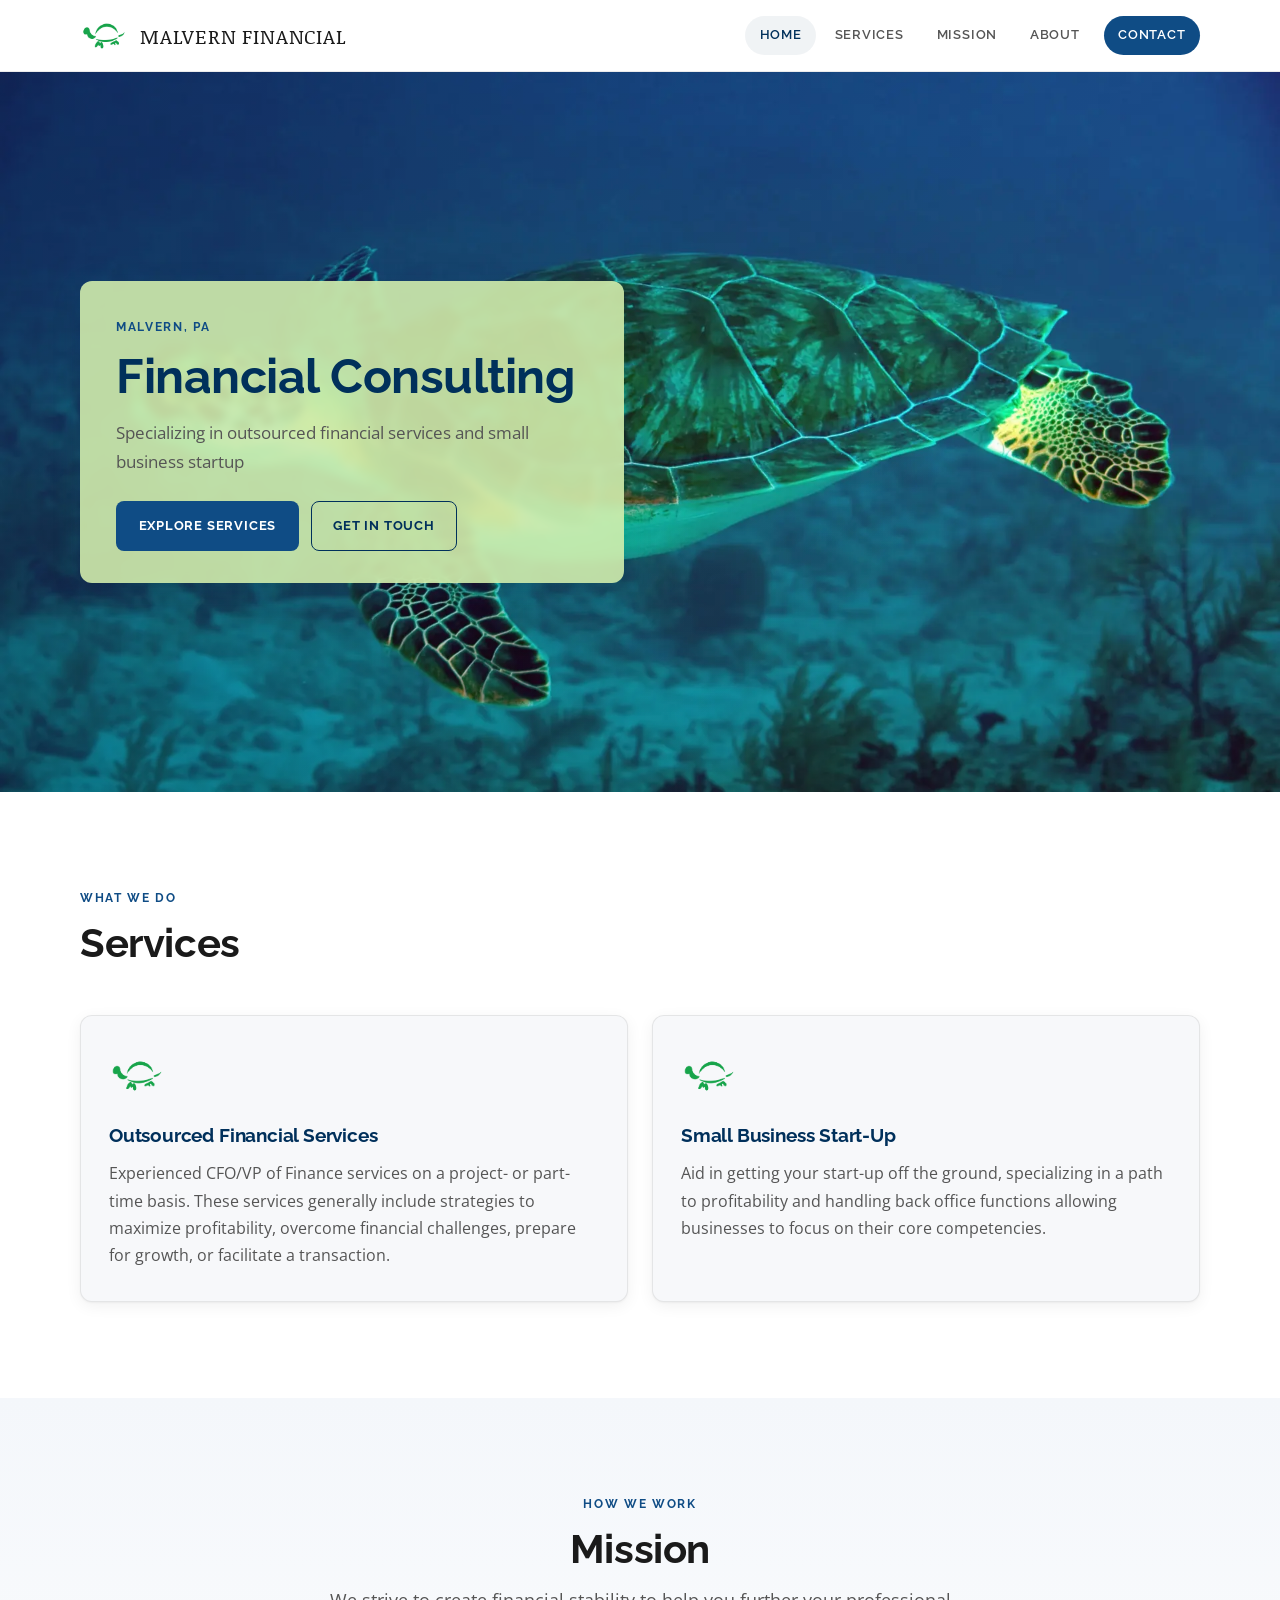
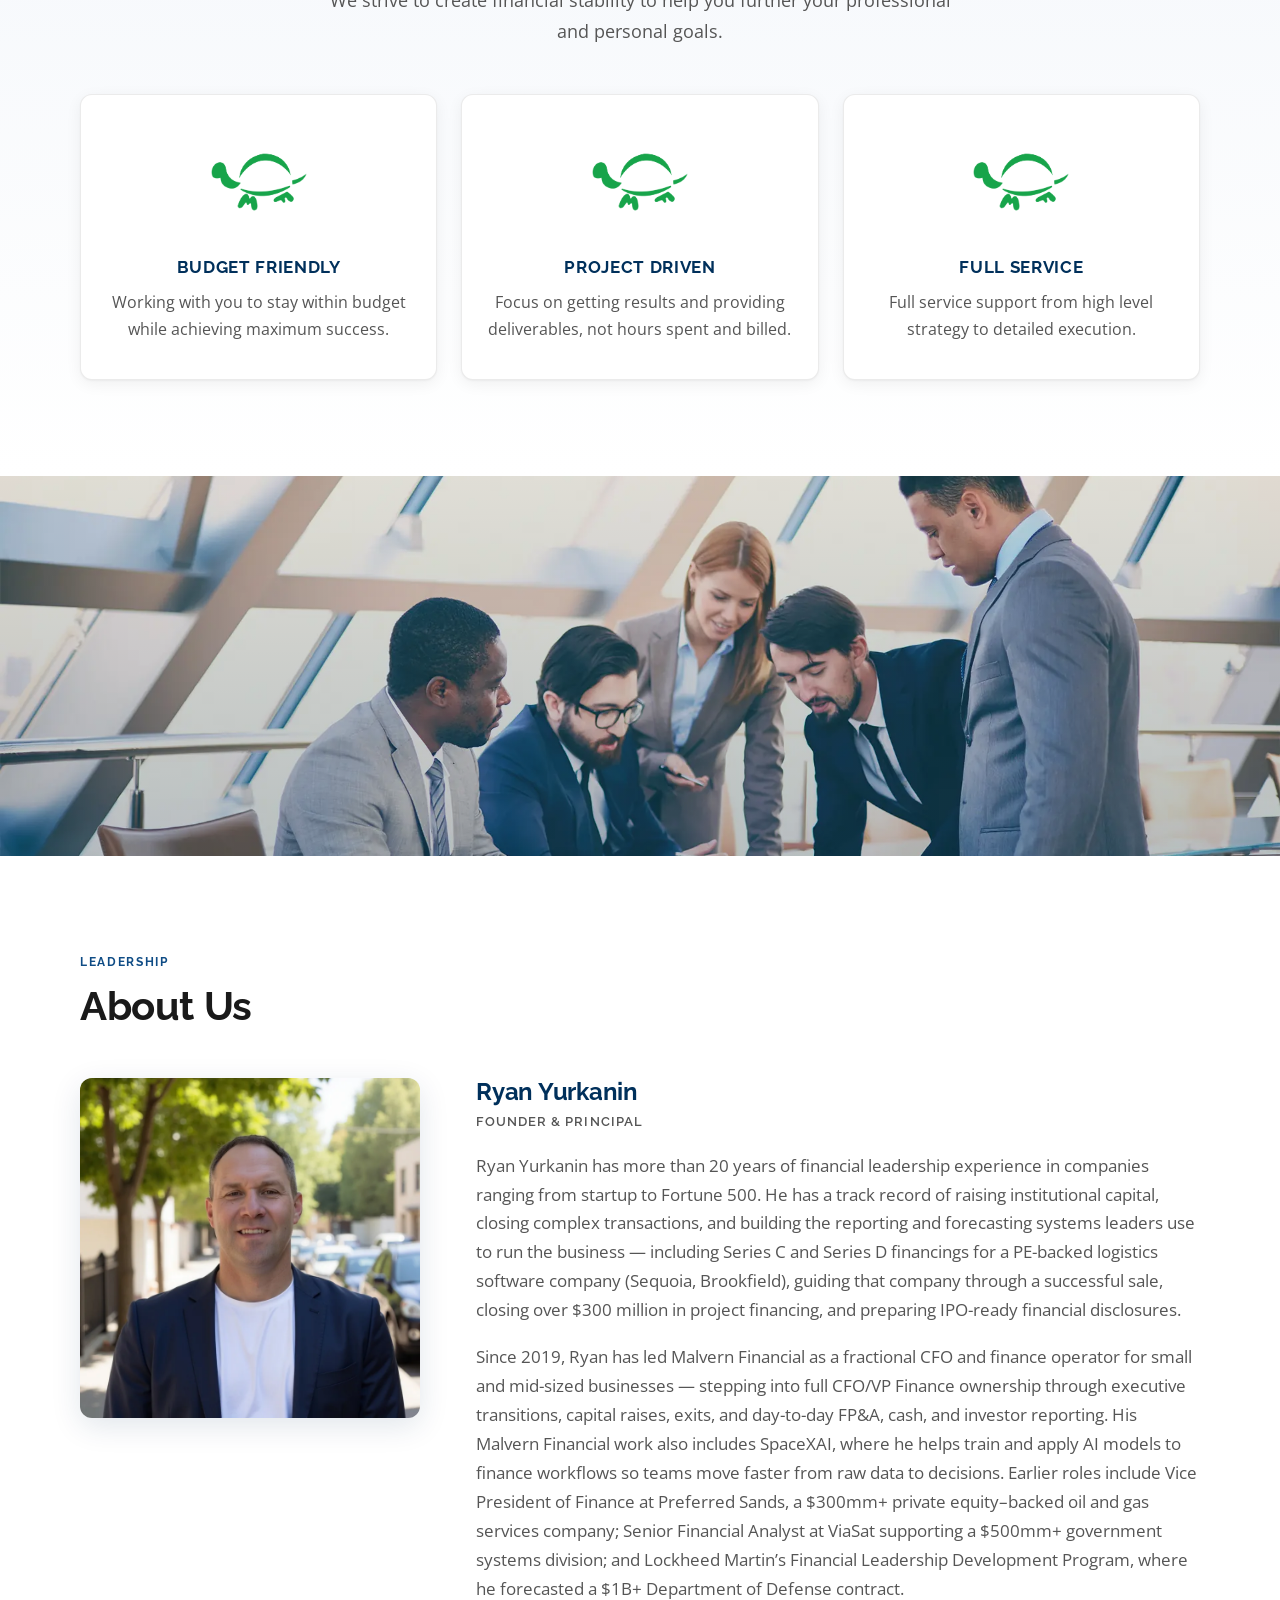
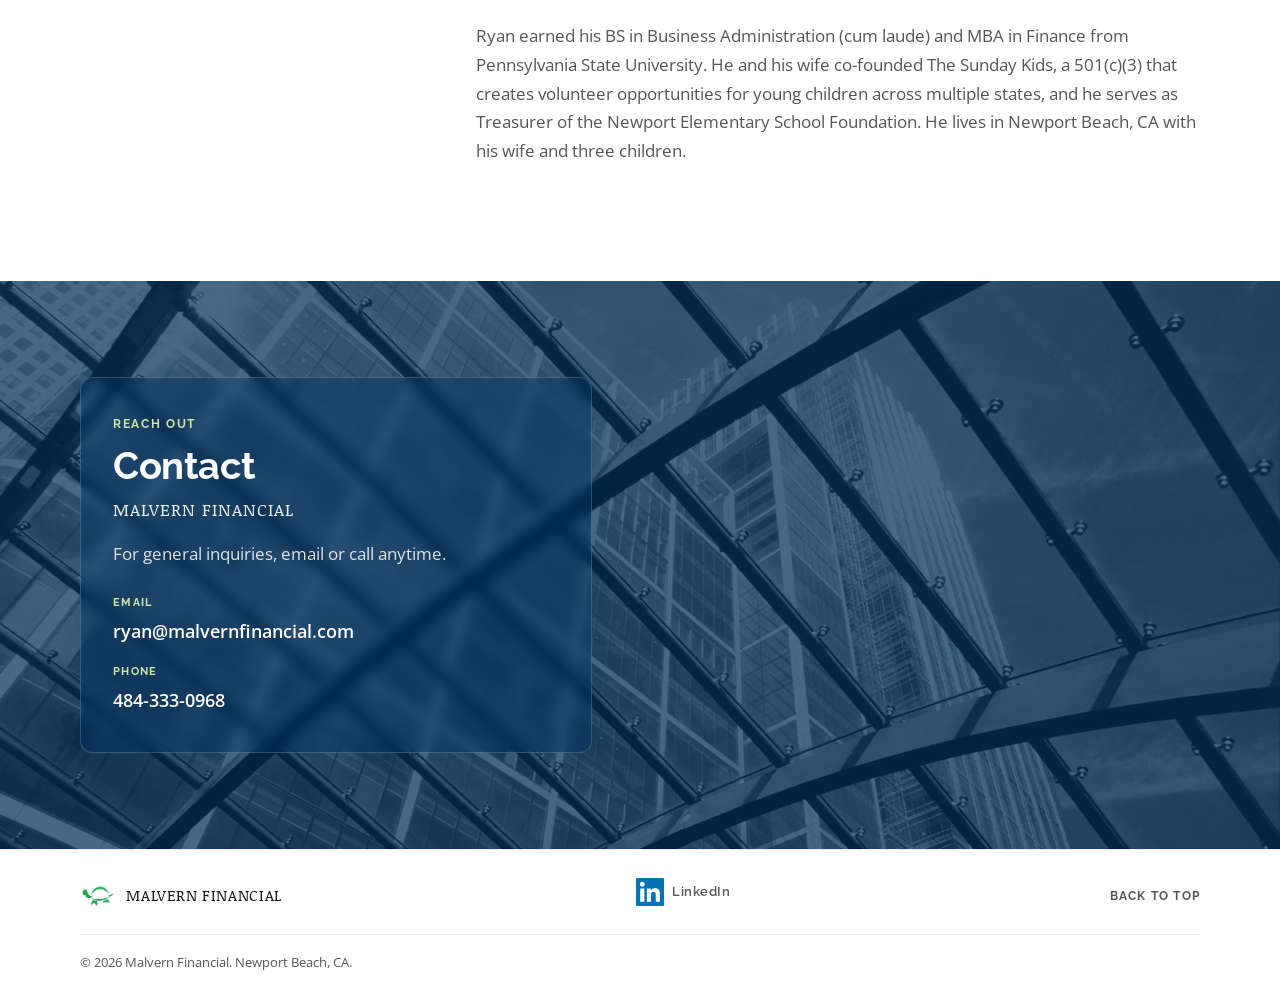
==== index.html @ 448e834d "Publish the Malvern Financial static site at the repo root. Replace the seed README with the GitHub " ====
<!DOCTYPE html>
<html lang="en">
<head>
  <meta charset="utf-8">
  <meta name="viewport" content="width=device-width, initial-scale=1">
  <title>Malvern Financial | Fractional CFO &amp; Financial Consulting</title>
  <meta name="description" content="Malvern Financial provides outsourced CFO and small business startup financial services. Led by Ryan Yurkanin in Malvern, PA.">
  <link rel="canonical" href="https://www.malvernfinancial.com/">
  <meta property="og:title" content="Malvern Financial">
  <meta property="og:description" content="Outsourced financial services and small business startup consulting.">
  <meta property="og:url" content="https://www.malvernfinancial.com/">
  <meta property="og:type" content="website">
  <meta property="og:image" content="https://www.malvernfinancial.com/assets/logo-turtle-header.jpg">
  <link rel="icon" type="image/png" sizes="32x32" href="assets/favicon-32.png">
  <link rel="apple-touch-icon" sizes="180x180" href="assets/favicon-180.png">
  <link rel="icon" type="image/png" sizes="192x192" href="assets/favicon-192.png">
  <link rel="preconnect" href="https://fonts.googleapis.com">
  <link rel="preconnect" href="https://fonts.gstatic.com" crossorigin>
  <link href="https://fonts.googleapis.com/css2?family=Noticia+Text:wght@400;700&family=Open+Sans:wght@400;600;700&family=Raleway:wght@500;600;700&display=swap" rel="stylesheet">
  <link rel="stylesheet" href="css/styles.css">
</head>
<body>
  <a class="skip-link" href="#main">Skip to content</a>

  <header class="site-header" id="top">
    <div class="header-inner">
      <a class="brand" href="#home" aria-label="Malvern Financial home">
        <img class="brand-logo" src="assets/logo-turtle-header.jpg" alt="" width="56" height="56">
        <span class="brand-name">Malvern Financial</span>
      </a>

      <button class="nav-toggle" type="button" aria-expanded="false" aria-controls="site-nav" aria-label="Open menu">
        <span class="nav-toggle-bar"></span>
        <span class="nav-toggle-bar"></span>
        <span class="nav-toggle-bar"></span>
      </button>

      <nav class="site-nav" id="site-nav" aria-label="Primary">
        <ul>
          <li><a href="#home">Home</a></li>
          <li><a href="#services">Services</a></li>
          <li><a href="#mission">Mission</a></li>
          <li><a href="#about">About</a></li>
          <li><a class="nav-cta" href="#contact">Contact</a></li>
        </ul>
      </nav>
    </div>
  </header>

  <main id="main">
    <section class="hero" id="home" aria-label="Home">
      <picture class="hero-bg">
        <source srcset="assets/hero-sea-turtle.webp" type="image/webp">
        <img src="assets/hero-sea-turtle.jpg" alt="" width="1920" height="1080" fetchpriority="high">
      </picture>
      <div class="hero-overlay"></div>
      <div class="hero-content">
        <div class="hero-card">
          <p class="hero-eyebrow">Malvern, PA</p>
          <h1>Financial Consulting</h1>
          <p class="hero-sub">Specializing in outsourced financial services and small business startup</p>
          <div class="hero-actions">
            <a class="btn btn-primary" href="#services">Explore services</a>
            <a class="btn btn-ghost" href="#contact">Get in touch</a>
          </div>
        </div>
      </div>
    </section>

    <section class="section services" id="services">
      <div class="container">
        <header class="section-header">
          <p class="section-eyebrow">What we do</p>
          <h2>Services</h2>
        </header>

        <div class="services-grid">
          <article class="service-card">
            <img class="service-icon" src="assets/logo-turtle-mission.png" alt="" width="64" height="64">
            <h3>Outsourced Financial Services</h3>
            <p>Experienced CFO/VP of Finance services on a project- or part-time basis. These services generally include strategies to maximize profitability, overcome financial challenges, prepare for growth, or facilitate a transaction.</p>
          </article>
          <article class="service-card">
            <img class="service-icon" src="assets/logo-turtle-mission.png" alt="" width="64" height="64">
            <h3>Small Business Start-Up</h3>
            <p>Aid in getting your start-up off the ground, specializing in a path to profitability and handling back office functions allowing businesses to focus on their core competencies.</p>
          </article>
        </div>
      </div>
    </section>

    <section class="section mission" id="mission">
      <div class="container">
        <header class="section-header section-header--center">
          <p class="section-eyebrow">How we work</p>
          <h2>Mission</h2>
          <p class="section-lead">We strive to create financial stability to help you further your professional and personal goals.</p>
        </header>

        <div class="pillars">
          <article class="pillar">
            <img class="pillar-icon" src="assets/logo-turtle-mission.png" alt="" width="120" height="120">
            <h3>Budget Friendly</h3>
            <p>Working with you to stay within budget while achieving maximum success.</p>
          </article>
          <article class="pillar">
            <img class="pillar-icon" src="assets/logo-turtle-mission.png" alt="" width="120" height="120">
            <h3>Project Driven</h3>
            <p>Focus on getting results and providing deliverables, not hours spent and billed.</p>
          </article>
          <article class="pillar">
            <img class="pillar-icon" src="assets/logo-turtle-mission.png" alt="" width="120" height="120">
            <h3>Full Service</h3>
            <p>Full service support from high level strategy to detailed execution.</p>
          </article>
        </div>
      </div>
    </section>

    <section class="photo-strip" aria-hidden="true">
      <picture>
        <source srcset="assets/strip-meeting.webp" type="image/webp">
        <img src="assets/strip-meeting.jpg" alt="" width="1920" height="913" loading="lazy">
      </picture>
    </section>

    <section class="section about" id="about">
      <div class="container">
        <header class="section-header">
          <p class="section-eyebrow">Leadership</p>
          <h2>About Us</h2>
        </header>

        <div class="about-grid">
          <figure class="about-photo">
            <picture>
              <source srcset="assets/ryan-yurkanin.webp" type="image/webp">
              <img src="assets/ryan-yurkanin.jpg" alt="Ryan Yurkanin, founder of Malvern Financial" width="800" height="800" loading="lazy">
            </picture>
          </figure>
          <div class="about-copy">
            <h3 class="about-name">Ryan Yurkanin</h3>
            <p class="about-role">Founder &amp; Principal</p>
            <p>Ryan Yurkanin has more than 20 years of financial leadership experience in companies ranging from startup to Fortune 500. He has a track record of raising institutional capital, closing complex transactions, and building the reporting and forecasting systems leaders use to run the business — including Series C and Series D financings for a PE-backed logistics software company (Sequoia, Brookfield), guiding that company through a successful sale, closing over $300 million in project financing, and preparing IPO-ready financial disclosures.</p>
            <p>Since 2019, Ryan has led Malvern Financial as a fractional CFO and finance operator for small and mid-sized businesses — stepping into full CFO/VP Finance ownership through executive transitions, capital raises, exits, and day-to-day FP&amp;A, cash, and investor reporting. His Malvern Financial work also includes SpaceXAI, where he helps train and apply AI models to finance workflows so teams move faster from raw data to decisions. Earlier roles include Vice President of Finance at Preferred Sands, a $300mm+ private equity–backed oil and gas services company; Senior Financial Analyst at ViaSat supporting a $500mm+ government systems division; and Lockheed Martin’s Financial Leadership Development Program, where he forecasted a $1B+ Department of Defense contract.</p>
            <p>Ryan earned his BS in Business Administration (cum laude) and MBA in Finance from Pennsylvania State University. He and his wife co-founded The Sunday Kids, a 501(c)(3) that creates volunteer opportunities for young children across multiple states, and he serves as Treasurer of the Newport Elementary School Foundation. He lives in Newport Beach, CA with his wife and three children.</p>
          </div>
        </div>
      </div>
    </section>

    <section class="contact" id="contact">
      <picture class="contact-bg">
        <source srcset="assets/strip-architecture-bw.webp" type="image/webp">
        <img src="assets/strip-architecture-bw.jpg" alt="" width="1920" height="1080" loading="lazy">
      </picture>
      <div class="contact-overlay"></div>
      <div class="container contact-inner">
        <div class="contact-card">
          <p class="section-eyebrow section-eyebrow--light">Reach out</p>
          <h2>Contact</h2>
          <p class="contact-brand">Malvern Financial</p>
          <p class="contact-intro">For general inquiries, email or call anytime.</p>
          <ul class="contact-list">
            <li>
              <span class="contact-label">Email</span>
              <a href="mailto:ryan@malvernfinancial.com">ryan@malvernfinancial.com</a>
            </li>
            <li>
              <span class="contact-label">Phone</span>
              <a href="tel:+14843330968">484-333-0968</a>
            </li>
          </ul>
        </div>
      </div>
    </section>
  </main>

  <footer class="site-footer">
    <div class="container footer-inner">
      <div class="footer-brand">
        <img src="assets/logo-turtle-header.jpg" alt="" width="40" height="40">
        <span>Malvern Financial</span>
      </div>
      <div class="footer-social">
        <a href="https://www.linkedin.com/in/ryan-yurkanin-8aba0b6" target="_blank" rel="noopener noreferrer" aria-label="Ryan Yurkanin on LinkedIn">
          <img src="assets/icon-linkedin.png" alt="" width="28" height="28">
          <span>LinkedIn</span>
        </a>
      </div>
      <a class="back-to-top" href="#home">
        <img src="assets/icon-back-to-top.png" alt="" width="18" height="10">
        <span>Back to top</span>
      </a>
    </div>
    <div class="container footer-meta">
      <p>&copy; <span id="year"></span> Malvern Financial. Newport Beach, CA.</p>
    </div>
  </footer>

  <script src="js/main.js" defer></script>
</body>
</html>
---- css/styles.css ----
/* Malvern Financial — static rebuild */

:root {
  --color-bg: #ffffff;
  --color-text: #1a1a1a;
  --color-muted: #555555;
  --color-navy: #00305b;
  --color-navy-40: rgba(0, 48, 91, 0.4);
  --color-navy-72: rgba(0, 48, 91, 0.72);
  --color-cta: #0f4c85;
  --color-cta-hover: #0c3d6b;
  --color-green: #18a44b;
  --color-hero-card: rgba(214, 241, 175, 0.88);
  --color-border: rgba(0, 0, 0, 0.08);
  --color-surface: #f7f8fa;
  --font-wordmark: "Noticia Text", Georgia, serif;
  --font-heading: "Raleway", "Helvetica Neue", Arial, sans-serif;
  --font-body: "Open Sans", "Helvetica Neue", Arial, sans-serif;
  --header-h: 4.5rem;
  --max: 1120px;
  --radius: 12px;
  --shadow-sm: 0 1px 2px rgba(0, 0, 0, 0.04), 0 4px 16px rgba(0, 0, 0, 0.06);
  --shadow-md: 0 8px 30px rgba(0, 48, 91, 0.12);
  --ease: cubic-bezier(0.22, 1, 0.36, 1);
}

*,
*::before,
*::after {
  box-sizing: border-box;
}

html {
  scroll-behavior: smooth;
  scroll-padding-top: calc(var(--header-h) + 0.75rem);
}

body {
  margin: 0;
  font-family: var(--font-body);
  font-size: 1.0625rem;
  line-height: 1.7;
  color: var(--color-text);
  background: var(--color-bg);
  -webkit-font-smoothing: antialiased;
}

img {
  max-width: 100%;
  height: auto;
  display: block;
}

a {
  color: var(--color-cta);
  text-decoration-thickness: 1px;
  text-underline-offset: 0.18em;
}

a:hover {
  color: var(--color-cta-hover);
}

h1, h2, h3 {
  font-family: var(--font-heading);
  font-weight: 700;
  line-height: 1.2;
  letter-spacing: -0.01em;
  color: var(--color-text);
  margin: 0 0 0.75rem;
}

p {
  margin: 0 0 1rem;
}

p:last-child {
  margin-bottom: 0;
}

ul {
  margin: 0;
  padding: 0;
  list-style: none;
}

.skip-link {
  position: absolute;
  left: 1rem;
  top: -100px;
  z-index: 1000;
  background: var(--color-navy);
  color: #fff;
  padding: 0.75rem 1rem;
  border-radius: 6px;
}

.skip-link:focus {
  top: 1rem;
}

.container {
  width: min(100% - 2.5rem, var(--max));
  margin-inline: auto;
}

/* —— Header —— */
.site-header {
  position: sticky;
  top: 0;
  z-index: 100;
  height: var(--header-h);
  background: rgba(255, 255, 255, 0.92);
  backdrop-filter: blur(12px);
  -webkit-backdrop-filter: blur(12px);
  border-bottom: 1px solid var(--color-border);
}

.header-inner {
  width: min(100% - 2.5rem, var(--max));
  margin-inline: auto;
  height: 100%;
  display: flex;
  align-items: center;
  justify-content: space-between;
  gap: 1.5rem;
}

.brand {
  display: inline-flex;
  align-items: center;
  gap: 0.75rem;
  text-decoration: none;
  color: inherit;
  min-width: 0;
}

.brand:hover {
  color: inherit;
}

.brand-logo {
  width: 48px;
  height: 48px;
  object-fit: contain;
  border-radius: 6px;
  flex-shrink: 0;
}

.brand-name {
  font-family: var(--font-wordmark);
  font-size: 1.25rem;
  letter-spacing: 0.04em;
  text-transform: uppercase;
  white-space: nowrap;
}

.site-nav ul {
  display: flex;
  align-items: center;
  gap: 0.25rem;
}

.site-nav a {
  display: inline-block;
  padding: 0.55rem 0.9rem;
  font-family: var(--font-heading);
  font-size: 0.8125rem;
  font-weight: 600;
  letter-spacing: 0.06em;
  text-transform: uppercase;
  text-decoration: none;
  color: var(--color-muted);
  border-radius: 999px;
  transition: color 0.2s var(--ease), background 0.2s var(--ease);
}

.site-nav a:hover,
.site-nav a.is-active {
  color: var(--color-navy);
  background: rgba(0, 48, 91, 0.06);
}

.site-nav a.nav-cta {
  margin-left: 0.35rem;
  background: var(--color-cta);
  color: #fff;
}

.site-nav a.nav-cta:hover,
.site-nav a.nav-cta.is-active {
  background: var(--color-cta-hover);
  color: #fff;
}

.nav-toggle {
  display: none;
  width: 2.75rem;
  height: 2.75rem;
  padding: 0;
  border: 1px solid var(--color-border);
  border-radius: 8px;
  background: #fff;
  cursor: pointer;
  align-items: center;
  justify-content: center;
  flex-direction: column;
  gap: 5px;
}

.nav-toggle-bar {
  display: block;
  width: 1.15rem;
  height: 2px;
  background: var(--color-navy);
  border-radius: 1px;
  transition: transform 0.25s var(--ease), opacity 0.2s;
}

.nav-toggle[aria-expanded="true"] .nav-toggle-bar:nth-child(1) {
  transform: translateY(7px) rotate(45deg);
}

.nav-toggle[aria-expanded="true"] .nav-toggle-bar:nth-child(2) {
  opacity: 0;
}

.nav-toggle[aria-expanded="true"] .nav-toggle-bar:nth-child(3) {
  transform: translateY(-7px) rotate(-45deg);
}

/* —— Hero —— */
.hero {
  position: relative;
  min-height: min(88vh, 720px);
  display: grid;
  align-items: center;
  overflow: hidden;
  color: var(--color-text);
}

.hero-bg,
.hero-bg img {
  position: absolute;
  inset: 0;
  width: 100%;
  height: 100%;
  object-fit: cover;
  object-position: center 40%;
}

.hero-overlay {
  position: absolute;
  inset: 0;
  background:
    linear-gradient(120deg, rgba(0, 48, 91, 0.45) 0%, rgba(0, 48, 91, 0.15) 45%, transparent 70%),
    linear-gradient(0deg, rgba(0, 0, 0, 0.25), transparent 50%);
}

.hero-content {
  position: relative;
  z-index: 1;
  width: min(100% - 2.5rem, var(--max));
  margin: 4rem auto;
}

.hero-card {
  max-width: 34rem;
  padding: 2.25rem 2.25rem 2rem;
  background: var(--color-hero-card);
  border-radius: var(--radius);
  box-shadow: var(--shadow-md);
  backdrop-filter: blur(4px);
}

.hero-eyebrow,
.section-eyebrow {
  margin: 0 0 0.65rem;
  font-family: var(--font-heading);
  font-size: 0.75rem;
  font-weight: 700;
  letter-spacing: 0.14em;
  text-transform: uppercase;
  color: var(--color-cta);
}

.section-eyebrow--light {
  color: rgba(214, 241, 175, 0.95);
}

.hero h1 {
  font-size: clamp(2rem, 4.5vw, 3rem);
  margin-bottom: 0.85rem;
  color: var(--color-navy);
}

.hero-sub {
  font-size: 1.0625rem;
  color: var(--color-muted);
  margin-bottom: 1.5rem;
}

.hero-actions {
  display: flex;
  flex-wrap: wrap;
  gap: 0.75rem;
}

.btn {
  display: inline-flex;
  align-items: center;
  justify-content: center;
  padding: 0.8rem 1.35rem;
  font-family: var(--font-heading);
  font-size: 0.8125rem;
  font-weight: 700;
  letter-spacing: 0.06em;
  text-transform: uppercase;
  text-decoration: none;
  border-radius: 8px;
  border: 1.5px solid transparent;
  transition: background 0.2s var(--ease), color 0.2s var(--ease), border-color 0.2s var(--ease);
}

.btn-primary {
  background: var(--color-cta);
  color: #fff;
}

.btn-primary:hover {
  background: var(--color-cta-hover);
  color: #fff;
}

.btn-ghost {
  background: transparent;
  border-color: var(--color-navy);
  color: var(--color-navy);
}

.btn-ghost:hover {
  background: var(--color-navy);
  color: #fff;
}

/* —— Sections —— */
.section {
  padding: clamp(3.5rem, 8vw, 6rem) 0;
}

.section-header {
  margin-bottom: clamp(2rem, 4vw, 3rem);
  max-width: 40rem;
}

.section-header--center {
  margin-inline: auto;
  text-align: center;
}

.section-header h2 {
  font-size: clamp(1.85rem, 3.5vw, 2.5rem);
  margin-bottom: 0.75rem;
}

.section-lead {
  font-size: 1.125rem;
  color: var(--color-muted);
  margin: 0;
}

/* Services */
.services {
  background: var(--color-bg);
}

.services-grid {
  display: grid;
  grid-template-columns: repeat(2, 1fr);
  gap: 1.5rem;
}

.service-card {
  padding: 2rem 1.75rem;
  background: var(--color-surface);
  border: 1px solid var(--color-border);
  border-radius: var(--radius);
  box-shadow: var(--shadow-sm);
  transition: transform 0.25s var(--ease), box-shadow 0.25s var(--ease);
}

.service-card:hover {
  transform: translateY(-3px);
  box-shadow: var(--shadow-md);
}

.service-icon {
  width: 56px;
  height: 56px;
  object-fit: contain;
  margin-bottom: 1.25rem;
}

.service-card h3 {
  font-size: 1.2rem;
  margin-bottom: 0.85rem;
  color: var(--color-navy);
}

.service-card p {
  color: var(--color-muted);
  font-size: 1rem;
}

/* Mission */
.mission {
  background: linear-gradient(180deg, #f4f7fb 0%, #ffffff 100%);
}

.pillars {
  display: grid;
  grid-template-columns: repeat(3, 1fr);
  gap: 1.5rem;
}

.pillar {
  text-align: center;
  padding: 2rem 1.5rem 2.25rem;
  background: #fff;
  border: 1px solid var(--color-border);
  border-radius: var(--radius);
  box-shadow: var(--shadow-sm);
}

.pillar-icon {
  width: 110px;
  height: 110px;
  object-fit: contain;
  margin: 0 auto 1.25rem;
}

.pillar h3 {
  font-size: 1.05rem;
  letter-spacing: 0.04em;
  text-transform: uppercase;
  color: var(--color-navy);
  margin-bottom: 0.75rem;
}

.pillar p {
  color: var(--color-muted);
  font-size: 0.98rem;
}

/* Photo strip */
.photo-strip {
  position: relative;
  height: clamp(220px, 32vw, 380px);
  overflow: hidden;
}

.photo-strip picture,
.photo-strip img {
  width: 100%;
  height: 100%;
  object-fit: cover;
  object-position: center 45%;
}

.photo-strip::after {
  content: "";
  position: absolute;
  inset: 0;
  background: linear-gradient(180deg, rgba(0, 48, 91, 0.12), rgba(0, 48, 91, 0.28));
  pointer-events: none;
}

/* About */
.about {
  background: var(--color-bg);
}

.about-grid {
  display: grid;
  grid-template-columns: minmax(240px, 340px) 1fr;
  gap: clamp(2rem, 5vw, 3.5rem);
  align-items: start;
}

.about-photo {
  margin: 0;
  border-radius: var(--radius);
  overflow: hidden;
  box-shadow: var(--shadow-md);
  background: var(--color-surface);
}

.about-photo img {
  width: 100%;
  aspect-ratio: 1;
  object-fit: cover;
  object-position: center top;
}

.about-name {
  font-size: 1.5rem;
  margin-bottom: 0.25rem;
  color: var(--color-navy);
}

.about-role {
  margin: 0 0 1.35rem;
  font-family: var(--font-heading);
  font-size: 0.8125rem;
  font-weight: 600;
  letter-spacing: 0.08em;
  text-transform: uppercase;
  color: var(--color-green);
}

.about-copy p {
  color: var(--color-muted);
  margin-bottom: 1.15rem;
}

/* Contact */
.contact {
  position: relative;
  min-height: 420px;
  display: grid;
  align-items: center;
  padding: clamp(4rem, 8vw, 6rem) 0;
  overflow: hidden;
  color: #fff;
}

.contact-bg,
.contact-bg img {
  position: absolute;
  inset: 0;
  width: 100%;
  height: 100%;
  object-fit: cover;
  object-position: center;
}

.contact-overlay {
  position: absolute;
  inset: 0;
  background: var(--color-navy-72);
}

.contact-inner {
  position: relative;
  z-index: 1;
}

.contact-card {
  max-width: 32rem;
  padding: 2.25rem 2rem;
  background: var(--color-navy-40);
  border: 1px solid rgba(255, 255, 255, 0.18);
  border-radius: var(--radius);
  backdrop-filter: blur(6px);
}

.contact-card h2 {
  color: #fff;
  font-size: clamp(1.85rem, 3vw, 2.35rem);
  margin-bottom: 0.35rem;
}

.contact-brand {
  font-family: var(--font-wordmark);
  font-size: 1.05rem;
  letter-spacing: 0.06em;
  text-transform: uppercase;
  margin-bottom: 1rem;
  color: rgba(255, 255, 255, 0.9);
}

.contact-intro {
  color: rgba(255, 255, 255, 0.85);
  margin-bottom: 1.5rem;
}

.contact-list {
  display: grid;
  gap: 1rem;
}

.contact-list li {
  display: grid;
  gap: 0.2rem;
}

.contact-label {
  font-family: var(--font-heading);
  font-size: 0.7rem;
  font-weight: 700;
  letter-spacing: 0.12em;
  text-transform: uppercase;
  color: rgba(214, 241, 175, 0.95);
}

.contact-list a {
  color: #fff;
  font-size: 1.15rem;
  font-weight: 600;
  text-decoration: none;
  word-break: break-word;
}

.contact-list a:hover {
  color: #d6f1af;
}

/* Footer */
.site-footer {
  background: #fff;
  border-top: 1px solid var(--color-border);
  padding: 1.75rem 0 1.5rem;
}

.footer-inner {
  display: flex;
  align-items: center;
  justify-content: space-between;
  gap: 1.25rem;
  flex-wrap: wrap;
}

.footer-brand {
  display: inline-flex;
  align-items: center;
  gap: 0.65rem;
  font-family: var(--font-wordmark);
  letter-spacing: 0.04em;
  text-transform: uppercase;
  font-size: 0.95rem;
}

.footer-brand img {
  width: 36px;
  height: 36px;
  border-radius: 4px;
}

.footer-social a {
  display: inline-flex;
  align-items: center;
  gap: 0.5rem;
  text-decoration: none;
  color: var(--color-muted);
  font-family: var(--font-heading);
  font-size: 0.8125rem;
  font-weight: 600;
  letter-spacing: 0.04em;
}

.footer-social a:hover {
  color: var(--color-cta);
}

.footer-social img {
  width: 28px;
  height: 28px;
}

.back-to-top {
  display: inline-flex;
  align-items: center;
  gap: 0.45rem;
  text-decoration: none;
  color: var(--color-muted);
  font-family: var(--font-heading);
  font-size: 0.75rem;
  font-weight: 700;
  letter-spacing: 0.1em;
  text-transform: uppercase;
}

.back-to-top:hover {
  color: var(--color-navy);
}

.footer-meta {
  margin-top: 1.25rem;
  padding-top: 1rem;
  border-top: 1px solid var(--color-border);
}

.footer-meta p {
  margin: 0;
  font-size: 0.8125rem;
  color: var(--color-muted);
}

/* —— Responsive —— */
@media (max-width: 900px) {
  .services-grid,
  .pillars {
    grid-template-columns: 1fr;
  }

  .pillars {
    max-width: 28rem;
    margin-inline: auto;
  }

  .about-grid {
    grid-template-columns: 1fr;
    max-width: 40rem;
  }

  .about-photo {
    max-width: 320px;
  }
}

@media (max-width: 768px) {
  :root {
    --header-h: 4rem;
  }

  .nav-toggle {
    display: inline-flex;
  }

  .site-nav {
    position: absolute;
    top: var(--header-h);
    left: 0;
    right: 0;
    background: #fff;
    border-bottom: 1px solid var(--color-border);
    box-shadow: var(--shadow-md);
    padding: 0.75rem 1.25rem 1.25rem;
    display: none;
  }

  .site-nav.is-open {
    display: block;
  }

  .site-nav ul {
    flex-direction: column;
    align-items: stretch;
    gap: 0.25rem;
  }

  .site-nav a {
    padding: 0.85rem 1rem;
  }

  .site-nav a.nav-cta {
    margin-left: 0;
    text-align: center;
    justify-content: center;
  }

  .brand-name {
    font-size: 1.05rem;
  }

  .brand-logo {
    width: 40px;
    height: 40px;
  }

  .hero {
    min-height: min(78vh, 640px);
  }

  .hero-card {
    padding: 1.75rem 1.5rem;
  }

  .hero-actions {
    flex-direction: column;
  }

  .btn {
    width: 100%;
  }

  .footer-inner {
    flex-direction: column;
    align-items: flex-start;
  }
}

@media (prefers-reduced-motion: reduce) {
  html {
    scroll-behavior: auto;
  }

  .service-card,
  .nav-toggle-bar,
  .btn,
  .site-nav a {
    transition: none;
  }
}
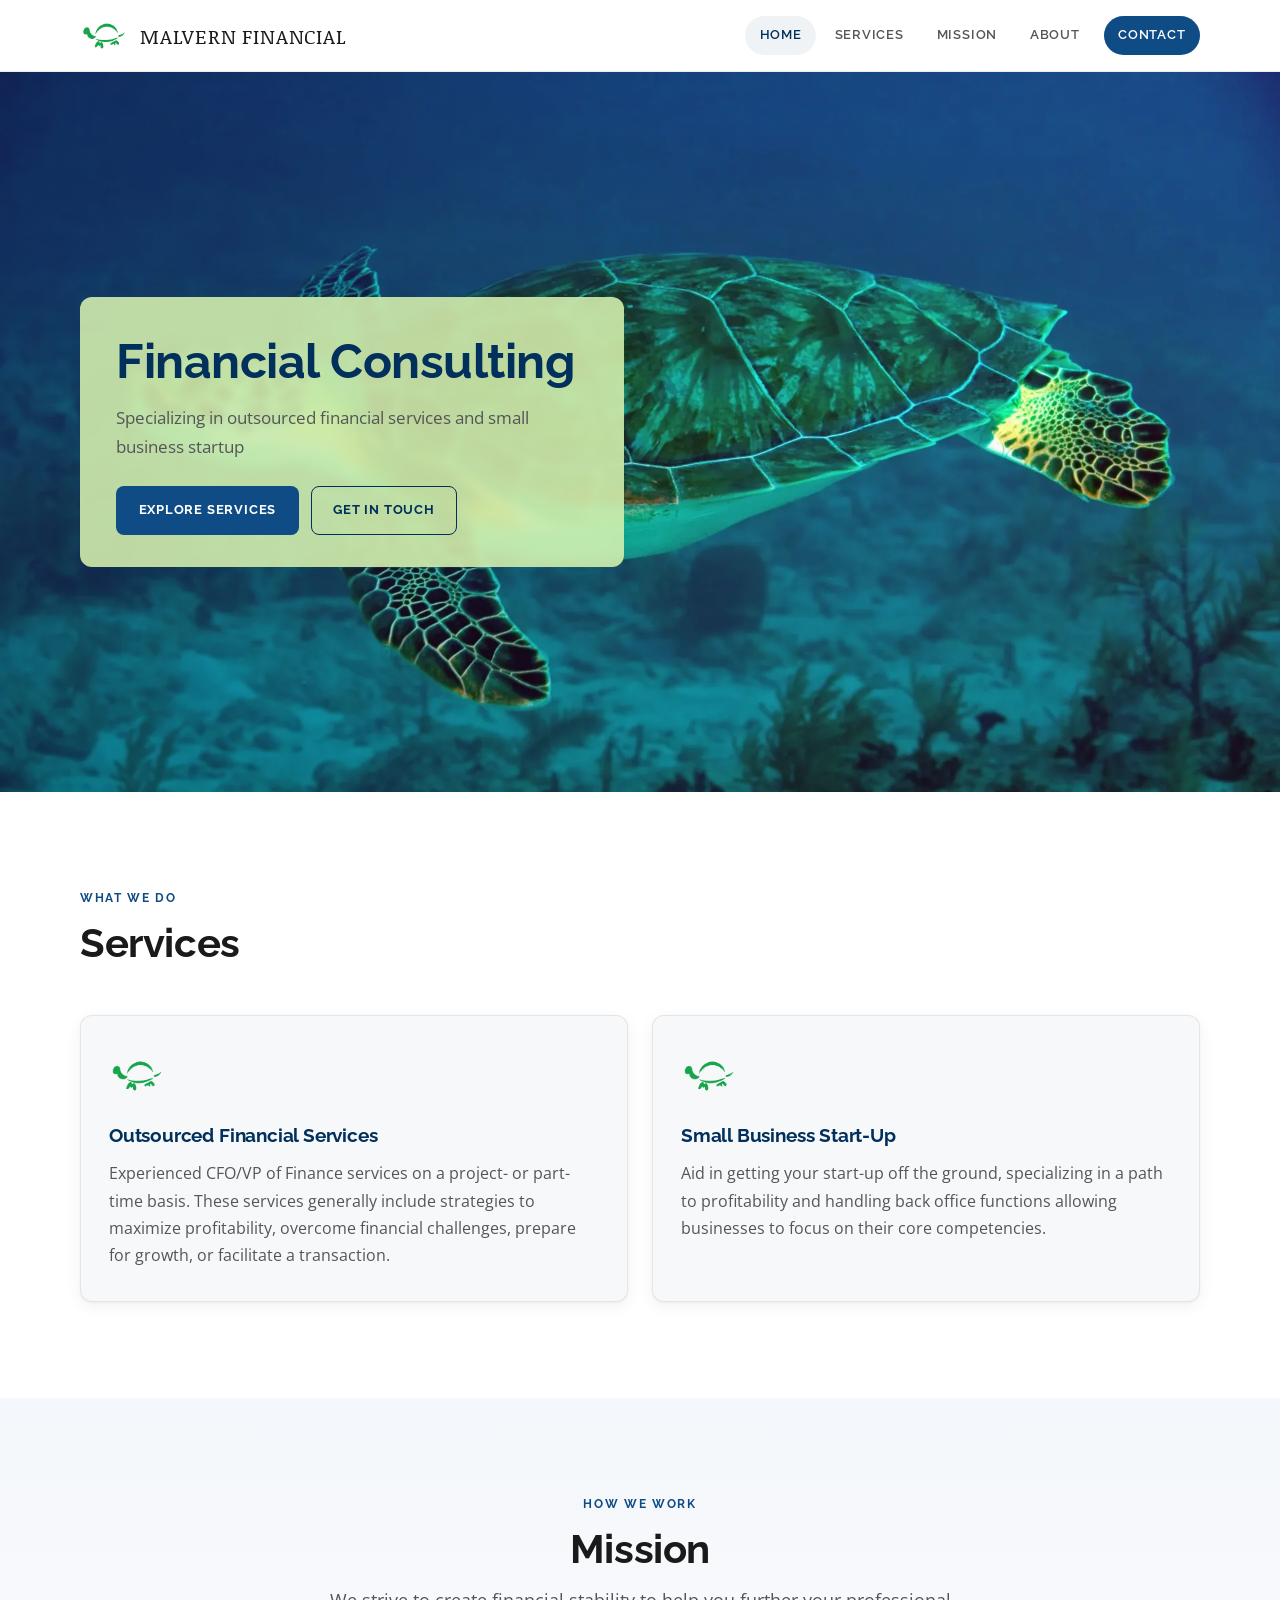
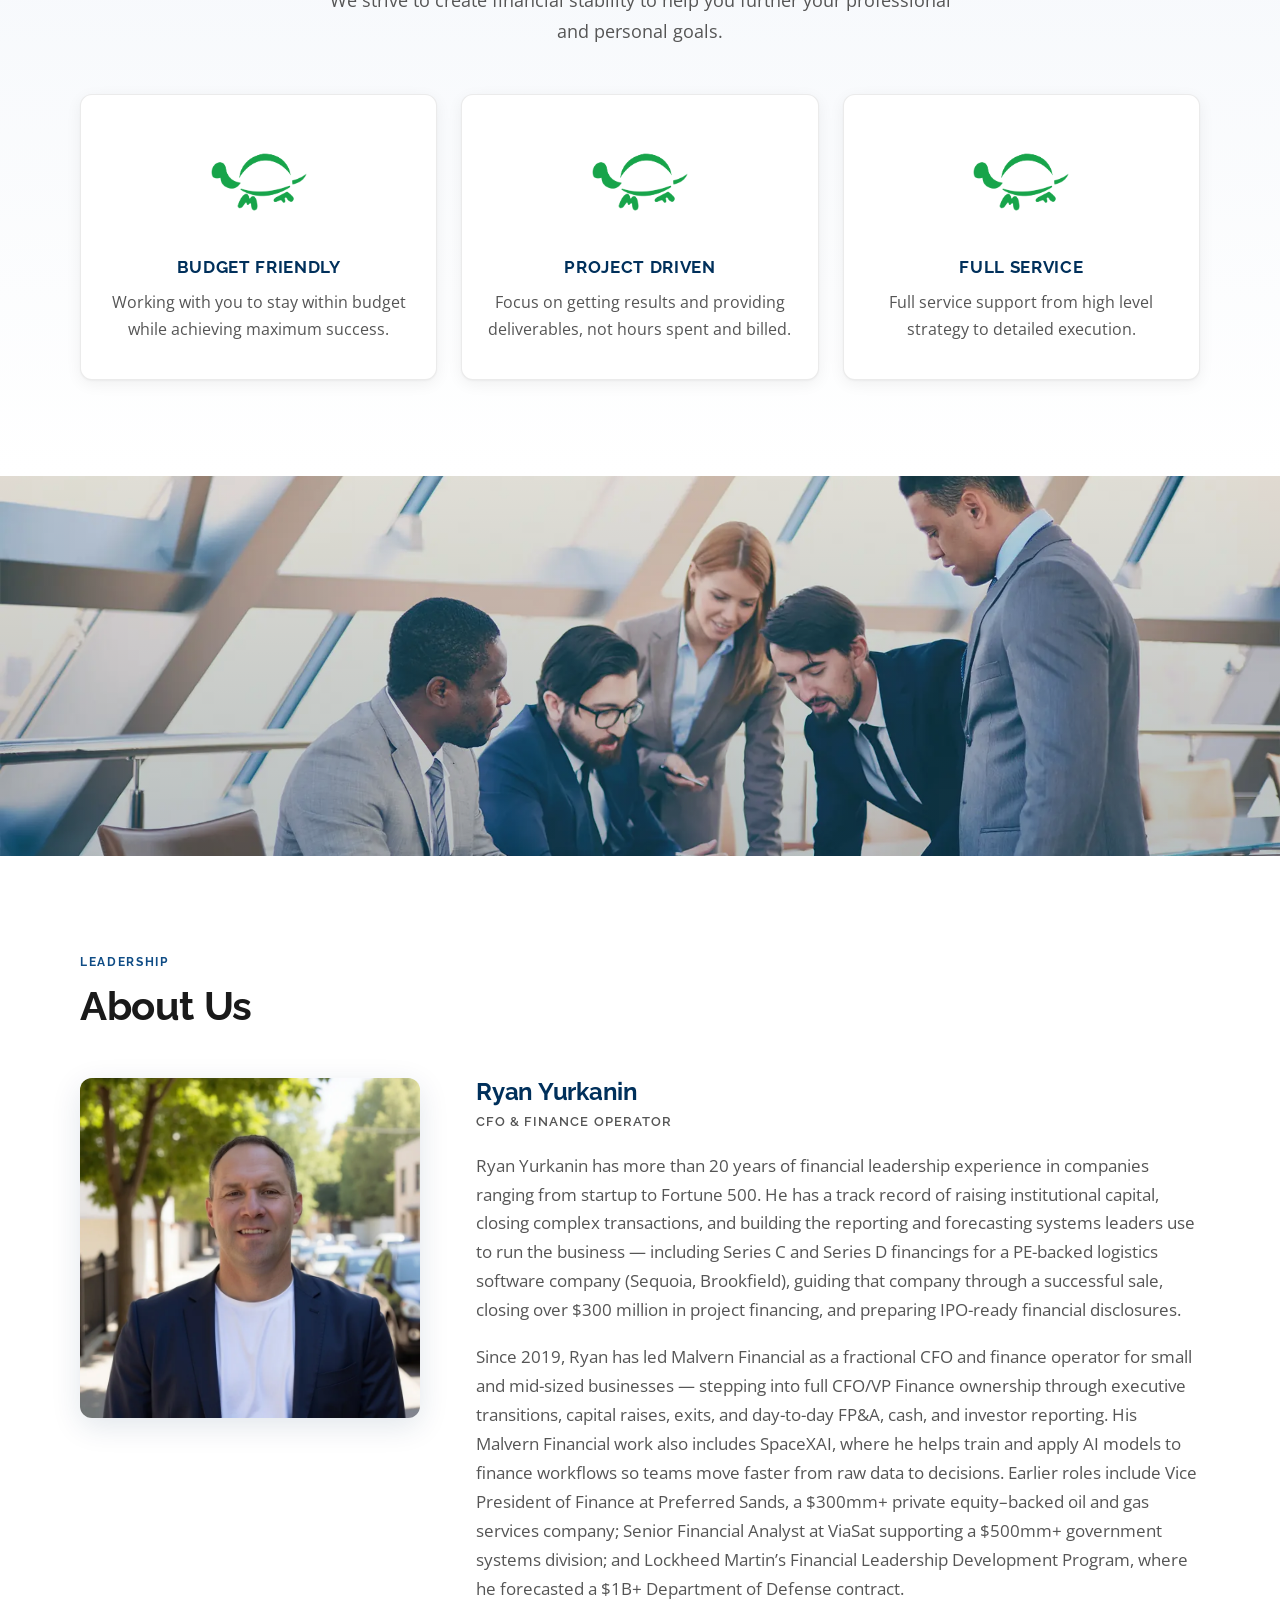
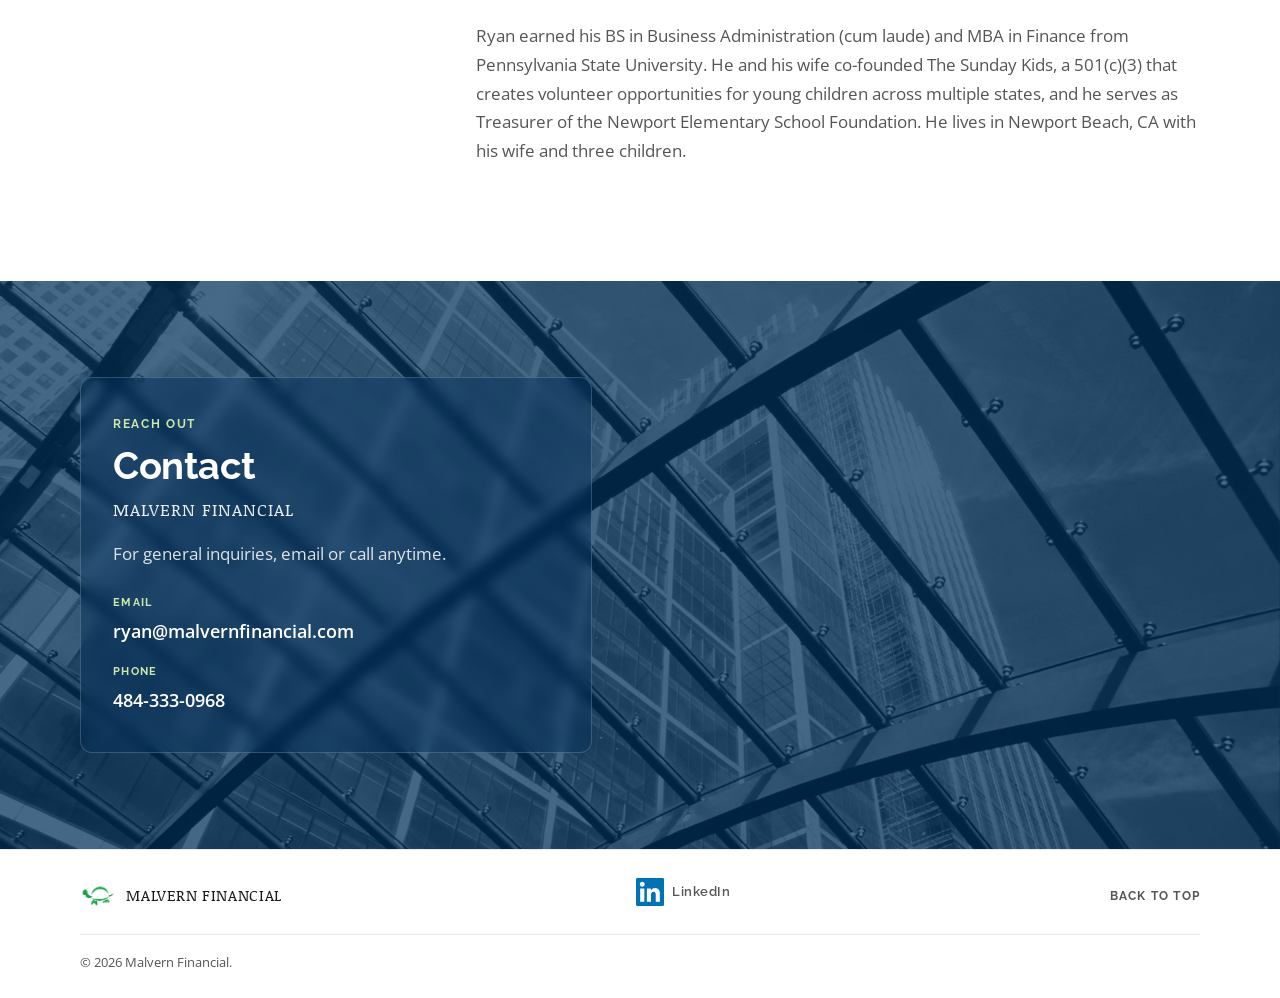
==== commit cdf3f003: "Update Malvern Financial homepage copy for the Pages preview. Drop the Malvern, PA hero line and loc" ====
--- a/index.html
+++ b/index.html
@@ -4,7 +4,7 @@
   <meta charset="utf-8">
   <meta name="viewport" content="width=device-width, initial-scale=1">
   <title>Malvern Financial | Fractional CFO &amp; Financial Consulting</title>
-  <meta name="description" content="Malvern Financial provides outsourced CFO and small business startup financial services. Led by Ryan Yurkanin in Malvern, PA.">
+  <meta name="description" content="Malvern Financial provides outsourced CFO and small business startup financial services. Led by Ryan Yurkanin.">
   <link rel="canonical" href="https://www.malvernfinancial.com/">
   <meta property="og:title" content="Malvern Financial">
   <meta property="og:description" content="Outsourced financial services and small business startup consulting.">
@@ -56,7 +56,6 @@
       <div class="hero-overlay"></div>
       <div class="hero-content">
         <div class="hero-card">
-          <p class="hero-eyebrow">Malvern, PA</p>
           <h1>Financial Consulting</h1>
           <p class="hero-sub">Specializing in outsourced financial services and small business startup</p>
           <div class="hero-actions">
@@ -140,7 +139,7 @@
           </figure>
           <div class="about-copy">
             <h3 class="about-name">Ryan Yurkanin</h3>
-            <p class="about-role">Founder &amp; Principal</p>
+            <p class="about-role">CFO &amp; Finance Operator</p>
             <p>Ryan Yurkanin has more than 20 years of financial leadership experience in companies ranging from startup to Fortune 500. He has a track record of raising institutional capital, closing complex transactions, and building the reporting and forecasting systems leaders use to run the business — including Series C and Series D financings for a PE-backed logistics software company (Sequoia, Brookfield), guiding that company through a successful sale, closing over $300 million in project financing, and preparing IPO-ready financial disclosures.</p>
             <p>Since 2019, Ryan has led Malvern Financial as a fractional CFO and finance operator for small and mid-sized businesses — stepping into full CFO/VP Finance ownership through executive transitions, capital raises, exits, and day-to-day FP&amp;A, cash, and investor reporting. His Malvern Financial work also includes SpaceXAI, where he helps train and apply AI models to finance workflows so teams move faster from raw data to decisions. Earlier roles include Vice President of Finance at Preferred Sands, a $300mm+ private equity–backed oil and gas services company; Senior Financial Analyst at ViaSat supporting a $500mm+ government systems division; and Lockheed Martin’s Financial Leadership Development Program, where he forecasted a $1B+ Department of Defense contract.</p>
             <p>Ryan earned his BS in Business Administration (cum laude) and MBA in Finance from Pennsylvania State University. He and his wife co-founded The Sunday Kids, a 501(c)(3) that creates volunteer opportunities for young children across multiple states, and he serves as Treasurer of the Newport Elementary School Foundation. He lives in Newport Beach, CA with his wife and three children.</p>
@@ -194,7 +193,7 @@
       </a>
     </div>
     <div class="container footer-meta">
-      <p>&copy; <span id="year"></span> Malvern Financial. Newport Beach, CA.</p>
+      <p>&copy; <span id="year"></span> Malvern Financial.</p>
     </div>
   </footer>
 
